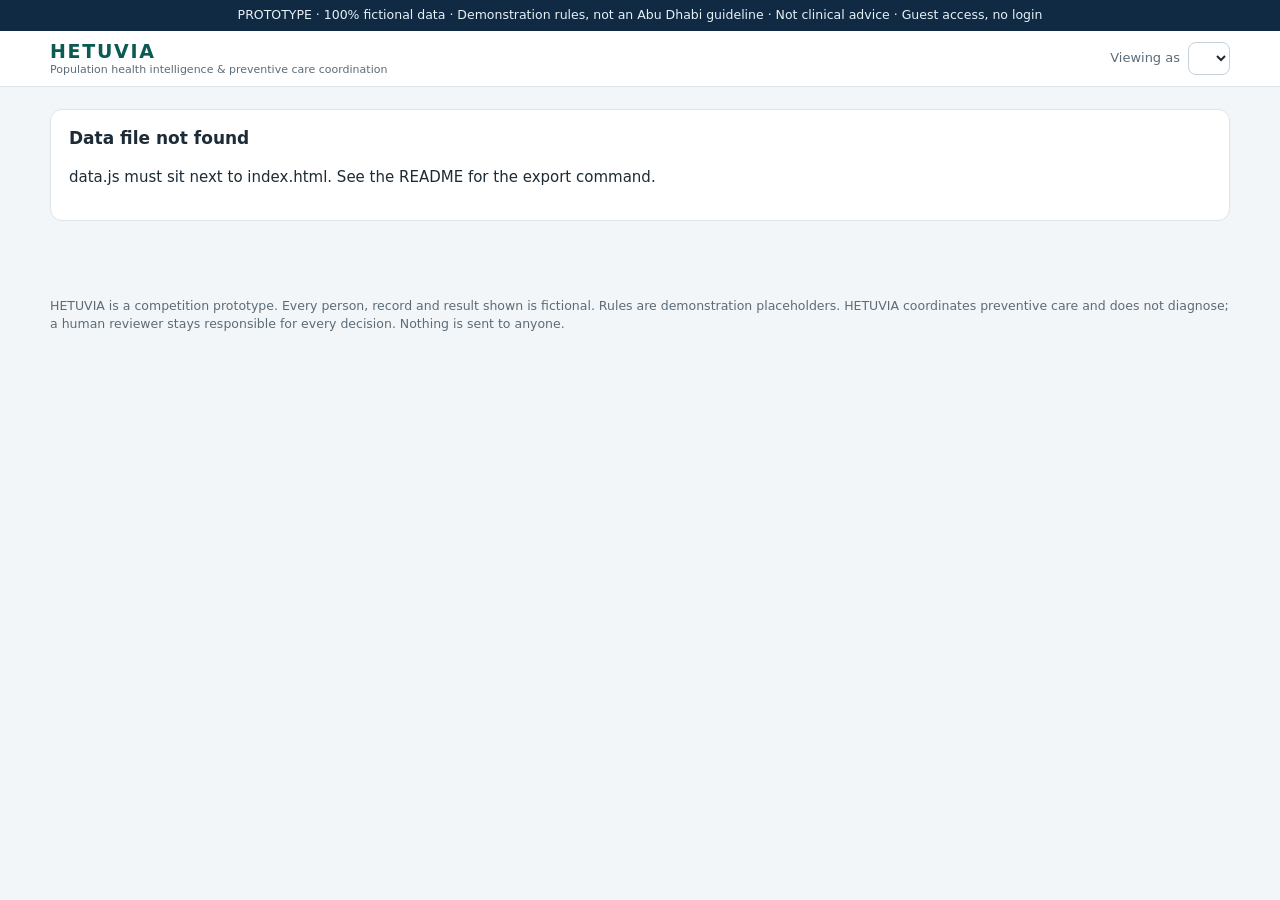
==== docs/index.html @ c352ade4 "some changes by code" ====
<!doctype html>
<html lang="en">
<head>
<meta charset="utf-8">
<meta name="viewport" content="width=device-width, initial-scale=1">
<title>HETUVIA – Preventive care coordination (prototype)</title>
<style>
:root{--bg:#f3f6f8;--card:#fff;--ink:#1c2b36;--muted:#5b6c79;--line:#dde5ea;--teal:#0f766e;--teal-d:#0b5a54;--teal-s:#dff3f0;
--amber:#92400e;--amber-s:#fef3c7;--violet:#5b21b6;--violet-s:#ede9fe;--green:#166534;--green-s:#dcfce7;--red:#b42318;--red-s:#fee4e2;
--blue:#1d4ed8;--blue-s:#dbeafe;--slate:#475569;--slate-s:#e8edf1}
*{box-sizing:border-box}
body{margin:0;font:15px/1.5 system-ui,-apple-system,"Segoe UI",Roboto,sans-serif;background:var(--bg);color:var(--ink)}
a{color:var(--teal-d)}
.banner{background:#102a43;color:#e6f0f7;font-size:12.5px;text-align:center;padding:6px 12px}
header.top{background:#fff;border-bottom:1px solid var(--line);position:sticky;top:0;z-index:5}
.top-in{max-width:1220px;margin:0 auto;display:flex;align-items:center;gap:22px;padding:10px 20px;flex-wrap:wrap}
.brand{font-weight:800;letter-spacing:.09em;color:var(--teal-d);font-size:19px;line-height:1.1}
.brand small{display:block;font-weight:500;letter-spacing:0;color:var(--muted);font-size:11px;margin-top:2px}
nav{display:flex;gap:4px;flex-wrap:wrap;flex:1}
nav a{padding:7px 12px;border-radius:8px;text-decoration:none;color:var(--slate);font-weight:600;font-size:14px}
nav a:hover{background:var(--slate-s)}
nav a.on{background:var(--teal-s);color:var(--teal-d)}
.role{display:flex;align-items:center;gap:8px;font-size:13px;color:var(--muted)}
select,input[type=text],textarea{font:inherit;padding:7px 10px;border:1px solid #c5d1d9;border-radius:8px;background:#fff;color:var(--ink)}
textarea{width:100%;min-height:72px;resize:vertical}
main{max-width:1220px;margin:0 auto;padding:22px 20px 60px}
h1{font-size:24px;margin:0 0 4px}
h2{font-size:17px;margin:0 0 10px}
h3{font-size:15px;margin:14px 0 6px}
.sub{color:var(--muted);margin:0 0 18px}
.card{background:var(--card);border:1px solid var(--line);border-radius:12px;padding:16px 18px;margin-bottom:16px}
.grid{display:grid;gap:16px}
.g2{grid-template-columns:repeat(auto-fit,minmax(340px,1fr))}
.g3{grid-template-columns:repeat(auto-fit,minmax(300px,1fr))}
.kpis{display:grid;gap:12px;grid-template-columns:repeat(auto-fit,minmax(170px,1fr));margin-bottom:16px}
.kpi{background:#fff;border:1px solid var(--line);border-radius:12px;padding:12px 14px}
.kpi b{display:block;font-size:26px;line-height:1.15}
.kpi span{color:var(--muted);font-size:12.5px}
.chip{display:inline-block;padding:2px 9px;border-radius:999px;font-size:12px;font-weight:700;white-space:nowrap}
.chip.amber{background:var(--amber-s);color:var(--amber)}.chip.violet{background:var(--violet-s);color:var(--violet)}
.chip.slate{background:var(--slate-s);color:var(--slate)}.chip.green{background:var(--green-s);color:var(--green)}
.chip.red{background:var(--red-s);color:var(--red)}.chip.blue{background:var(--blue-s);color:var(--blue)}.chip.teal{background:var(--teal-s);color:var(--teal-d)}
table{border-collapse:collapse;width:100%}
th,td{text-align:left;padding:8px 10px;border-bottom:1px solid var(--line);vertical-align:top;font-size:14px}
th{font-size:12px;text-transform:uppercase;letter-spacing:.04em;color:var(--muted);background:#fafcfd}
tr.clickable{cursor:pointer}tr.clickable:hover td{background:#f5fbfa}
table.kv td:first-child{color:var(--muted);width:38%}
table.kv td{border-bottom:1px dashed var(--line);padding:5px 6px}
.filters{display:flex;gap:10px;flex-wrap:wrap;align-items:center;margin-bottom:12px}
.btn{font:inherit;font-weight:700;border:1px solid var(--teal);background:var(--teal);color:#fff;padding:8px 14px;border-radius:9px;cursor:pointer}
.btn:hover{background:var(--teal-d)}
.btn.ghost{background:#fff;color:var(--teal-d)}.btn.ghost:hover{background:var(--teal-s)}
.btn.warn{background:#fff;color:var(--amber);border-color:#d9a441}.btn.danger{background:#fff;color:var(--red);border-color:#e0a09a}
.btn[disabled]{opacity:.45;cursor:not-allowed}
.btn.sm{padding:4px 10px;font-size:13px}
.split{display:grid;grid-template-columns:340px 1fr;gap:16px;align-items:start}
@media(max-width:860px){.split{grid-template-columns:1fr}}
.list{max-height:640px;overflow:auto}
.item{padding:10px 12px;border-bottom:1px solid var(--line);cursor:pointer}
.item:hover{background:#f5fbfa}.item.sel{background:var(--teal-s)}
.item small{color:var(--muted);display:block}
.note{background:#f8fafb;border-left:4px solid var(--teal);padding:9px 12px;border-radius:6px;margin:8px 0;font-size:14px}
.note.warn{border-color:#d9a441;background:#fffaf0}.note.viol{border-color:#8b5cf6;background:#faf7ff}
.muted{color:var(--muted)}.small{font-size:13px}
.bar{display:flex;align-items:center;gap:10px;margin:6px 0;font-size:14px}
.bar .lab{width:150px;color:var(--slate)}
.bar .track{flex:1;background:var(--slate-s);border-radius:6px;height:20px;overflow:hidden}
.bar .fill{height:100%;background:var(--teal);border-radius:6px}
.bar .val{width:48px;text-align:right;font-weight:700}
.steps{display:flex;gap:6px;flex-wrap:wrap;margin:6px 0 14px}
.step{padding:5px 11px;border-radius:999px;background:var(--slate-s);color:var(--slate);font-size:13px;font-weight:700}
.step.done{background:var(--green-s);color:var(--green)}.step.now{background:var(--teal);color:#fff}
.tl{border-left:3px solid var(--line);margin-left:6px;padding-left:14px}
.tl .ev{position:relative;padding:5px 0 8px}
.tl .ev:before{content:"";position:absolute;left:-21px;top:11px;width:10px;height:10px;border-radius:50%;background:#9db3c0}
.tl .ev.miss:before{background:#8b5cf6}
.tl .d{font-weight:700;font-size:13px;color:var(--slate)}
.pager{display:flex;gap:10px;align-items:center;margin-top:10px}
.empty{color:var(--muted);padding:18px;text-align:center}
pre{background:#f6f8fa;border:1px solid var(--line);padding:10px;border-radius:8px;overflow:auto;font-size:12px;max-height:260px}
footer{max-width:1220px;margin:0 auto;padding:0 20px 40px;color:var(--muted);font-size:12.5px}
#toast{position:fixed;bottom:18px;left:50%;transform:translateX(-50%);background:#102a43;color:#fff;padding:10px 16px;border-radius:10px;display:none;z-index:20;max-width:90vw}
#toast.bad{background:var(--red)}
.msg{background:#f3f8ff;border:1px dashed #9dbbe8;border-radius:10px;padding:10px 12px;white-space:pre-wrap;font-size:14px}
label.inline{display:flex;gap:8px;align-items:flex-start;margin:8px 0;font-size:14px}
.slot{display:inline-block;margin:4px 6px 4px 0}
.slot input{margin-right:5px}
</style>
</head>
<body>
<div class="banner">PROTOTYPE &middot; 100% fictional data &middot; Demonstration rules, not an Abu Dhabi guideline &middot; Not clinical advice &middot; Guest access, no login</div>
<header class="top"><div class="top-in">
  <div class="brand">HETUVIA<small>Population health intelligence &amp; preventive care coordination</small></div>
  <nav id="nav"></nav>
  <div class="role"><label for="role">Viewing as</label><select id="role"></select></div>
</div></header>
<main id="app"><div class="card">Loading&hellip;</div></main>
<footer>HETUVIA is a competition prototype. Every person, record and result shown is fictional. Rules are demonstration placeholders. HETUVIA coordinates preventive care and does not diagnose; a human reviewer stays responsible for every decision. Nothing is sent to anyone.</footer>
<div id="toast"></div>
<noscript>This page needs JavaScript.</noscript>
<script src="data.js"></script>
<script>
(function () {
'use strict';
const D = window.HETUVIA_DATA;
const app = document.getElementById('app');
if (!D) { app.innerHTML = '<div class="card"><h2>Data file not found</h2><p>data.js must sit next to index.html. See the README for the export command.</p></div>'; return; }

/* ---------- constants ---------- */
const EVAL = new Date(D.meta.evaluated_on + 'T00:00:00Z');
const MIN_CELL = 5, MIN_DENOM = 10, PAGE = 25;
const PRIORITY = {
  contact_now: { label: 'Contact now', cls: 'amber', rank: 0 },
  review_data_first: { label: 'Review data first', cls: 'violet', rank: 1 },
  routine: { label: 'Routine', cls: 'slate', rank: 2 }
};
const STATUS = {
  pending_review: { label: 'Pending review', cls: 'slate' }, approved: { label: 'Approved', cls: 'green' },
  deferred: { label: 'Deferred', cls: 'amber' }, rejected: { label: 'Rejected', cls: 'red' },
  closed: { label: 'Closed (gap closed)', cls: 'blue' }, completed: { label: 'Completed', cls: 'blue' }
};
const STAGES = ['not_started', 'invited', 'booked', 'attended', 'completed'];
const STAGE_LABEL = { not_started: 'Approved', invited: 'Invited', booked: 'Booked', attended: 'Attended', missed: 'Missed (recall)', completed: 'Completed' };
const STATE_TEXT = {
  present: 'Present', explicitly_absent: 'Explicitly absent (documented)', unknown: 'Unknown \u2014 not recorded',
  not_collected: 'Not collected', not_applicable: 'Not applicable', stale: 'Stale'
};
const OBS_LABEL = { height: 'Height', weight: 'Weight', systolic_blood_pressure: 'Systolic blood pressure' };
const ROLES = {
  guest: { label: 'Guest (all features)', actor: 'Guest user', can: { review: 1, outreach: 1, reset: 1 } },
  reviewer: { label: 'Clinical reviewer', actor: 'Dr Demo Reviewer', can: { review: 1 } },
  coordinator: { label: 'Outreach coordinator', actor: 'Sam Demo Coordinator', can: { outreach: 1 } },
  analyst: { label: 'Population health analyst', actor: 'Analyst Demo', can: {} },
  admin: { label: 'System administrator', actor: 'Admin Demo', can: { reset: 1 } }
};
const NAV = [['overview', 'Overview'], ['queue', 'Work queue'], ['review', 'Recommendation review'], ['outreach', 'Outreach & appointments'], ['insights', 'Community insights'], ['audit', 'Audit log'], ['about', 'About & safeguards']];

/* ---------- helpers ---------- */
const esc = s => String(s == null ? '' : s).replace(/[&<>"']/g, c => ({ '&': '&amp;', '<': '&lt;', '>': '&gt;', '"': '&quot;', "'": '&#39;' }[c]));
const chip = (t, c) => '<span class="chip ' + (c || 'slate') + '">' + esc(t) + '</span>';
const nice = s => { s = String(s || '').replace(/^demo_/, '').replace(/_/g, ' '); return s.charAt(0).toUpperCase() + s.slice(1); };
const short = t => String(t || '').replace(/ \(demonstration\)$/, '');
const stateText = s => STATE_TEXT[s] || nice(s);
function ageOn(dob) {
  if (!dob) return null;
  const y = +dob.slice(0, 4), m = +dob.slice(5, 7), d = +dob.slice(8, 10);
  let a = EVAL.getUTCFullYear() - y;
  const em = EVAL.getUTCMonth() + 1, ed = EVAL.getUTCDate();
  if (em < m || (em === m && ed < d)) a--;
  return a;
}
const kv = rows => '<table class="kv">' + rows.map(r => '<tr><td>' + esc(r[0]) + '</td><td>' + (r[2] ? r[1] : esc(r[1] == null ? '\u2014' : r[1])) + '</td></tr>').join('') + '</table>';
const cell = n => (n > 0 && n < MIN_CELL) ? '<' + MIN_CELL : String(n);
const rate = (n, d) => d < MIN_DENOM ? 'n/a (n<' + MIN_DENOM + ')' : (n > 0 && n < MIN_CELL) ? 'suppressed' : Math.round(100 * n / d) + '%';
const rateNum = (n, d) => (d < MIN_DENOM || (n > 0 && n < MIN_CELL)) ? null : 100 * n / d;
function toast(msg, bad) {
  const t = document.getElementById('toast');
  t.textContent = msg; t.className = bad ? 'bad' : ''; t.style.display = 'block';
  clearTimeout(toast.h); toast.h = setTimeout(() => { t.style.display = 'none'; }, 3200);
}

/* ---------- data ---------- */
const PEOPLE = D.people, BY_ID = {}, RECS = [], REC = {};
PEOPLE.forEach(p => {
  BY_ID[p.id] = p; p.age = ageOn(p.dob);
  p.recs.forEach(r => { r.pid = p.id; RECS.push(r); REC[r.id] = r; });
});
const AREAS = Array.from(new Set(PEOPLE.map(p => p.area))).sort();
const LANGS = Array.from(new Set(PEOPLE.map(p => p.language || 'unknown'))).sort();

/* ---------- state (kept in this browser only) ---------- */
const KEY = 'hetuvia-demo-state-v3';
const blank = () => ({ sig: D.meta.generated_at, role: 'guest', decisions: {}, outreach: {}, audit: [] });
let S;
try { S = JSON.parse(localStorage.getItem(KEY)); } catch (e) { S = null; }
if (!S || S.sig !== D.meta.generated_at || !ROLES[S.role]) S = blank();
const save = () => { try { localStorage.setItem(KEY, JSON.stringify(S)); } catch (e) { /* storage may be blocked; the demo still works */ } };
const F = { area: 'all', q: '', priority: 'all', kind: 'all', status: 'all', page: 0, rpriority: 'all', reviewSel: null, outSel: null };

const can = a => !!ROLES[S.role].can[a];
const whoNow = () => ({ actor: ROLES[S.role].actor, role: ROLES[S.role].label });
function logAudit(w, action, r, detail) {
  S.audit.push({ t: new Date().toISOString(), actor: w.actor, role: w.role, action: action, rec: r ? r.id : null, pid: r ? r.pid : null, detail: detail || '' });
}
function recStatus(r) {
  const o = S.outreach[r.id];
  if (o && o.completedAt) return 'completed';
  const d = S.decisions[r.id];
  return d ? d.status : r.status;
}
const isOpen = r => { const s = recStatus(r); return s === 'pending_review' || s === 'approved' || s === 'deferred'; };
function stageOf(r) {
  const o = S.outreach[r.id];
  if (!o) return 'not_started';
  if (o.completedAt) return 'completed';
  if (o.attendance === 'attended') return 'attended';
  if (o.attendance === 'missed') return 'missed';
  if (o.booking) return 'booked';
  if (o.invitedAt) return 'invited';
  return 'not_started';
}
const topPriority = list => list.reduce((best, r) => (!best || PRIORITY[r.priority].rank < PRIORITY[best].rank) ? r.priority : best, null);

/* ---------- workflow actions (each returns an error string or null) ---------- */
function doDecision(r, decision, note, w) {
  const st = recStatus(r);
  if (st !== 'pending_review' && st !== 'deferred') return 'This recommendation is ' + STATUS[st].label.toLowerCase() + ' and cannot be reviewed.';
  note = (note || '').trim();
  if ((decision === 'defer' || decision === 'reject') && !note) return 'A note is required to defer or reject.';
  S.decisions[r.id] = { status: { approve: 'approved', defer: 'deferred', reject: 'rejected' }[decision], reviewer: w.actor, note: note, at: new Date().toISOString() };
  logAudit(w, 'recommendation_' + decision, r, note ? 'Note: ' + note : '');
  save(); return null;
}
function doInvite(r, channel, consent, w) {
  if (recStatus(r) !== 'approved') return 'Only approved recommendations can be followed up.';
  if (stageOf(r) !== 'not_started') return 'An invitation already exists.';
  if (!consent) return 'Confirm the consent and contact-preference check first.';
  const now = new Date().toISOString(), p = BY_ID[r.pid];
  S.outreach[r.id] = { channel: channel, language: p.language || null, consentAt: now, invitedAt: now,
    events: [{ t: now, type: 'Invitation (simulated)', detail: channel + ' - nothing was sent' }] };
  logAudit(w, 'invitation_simulated', r, channel); save(); return null;
}
function doBook(r, slot, w) {
  const st = stageOf(r), o = S.outreach[r.id];
  if (st !== 'invited' && st !== 'missed') return 'Send an invitation first.';
  if (!slot) return 'Choose a slot.';
  const now = new Date().toISOString();
  o.booking = { slot: slot }; o.bookedAt = o.bookedAt || now; o.attendance = null;
  o.events.push({ t: now, type: 'Appointment booked (simulated)', detail: slot });
  logAudit(w, 'appointment_booked', r, slot); save(); return null;
}
function doAttendance(r, result, w) {
  const o = S.outreach[r.id];
  if (stageOf(r) !== 'booked') return 'Book an appointment first.';
  const now = new Date().toISOString();
  if (result === 'attended') {
    o.attendance = 'attended'; o.attendedAt = now;
    o.events.push({ t: now, type: 'Attended', detail: o.booking.slot });
  } else {
    o.attendance = 'missed'; o.missedCount = (o.missedCount || 0) + 1;
    o.events.push({ t: now, type: 'Missed - recall started', detail: o.booking.slot });
    o.booking = null;
  }
  logAudit(w, 'attendance_' + result, r, ''); save(); return null;
}
function doComplete(r, w) {
  const o = S.outreach[r.id];
  if (stageOf(r) !== 'attended') return 'The person must attend first.';
  const now = new Date().toISOString();
  o.completedAt = now; o.events.push({ t: now, type: 'Service completed and recorded', detail: 'Gap closed' });
  logAudit(w, 'service_completed', r, 'Recommendation closed by completion'); save(); return null;
}
function runScenario() {
  S = blank(); save();
  const w = { actor: 'Demo script', role: 'Scripted demo' };
  const by = (a, b) => a.pid < b.pid ? -1 : a.pid > b.pid ? 1 : 0;
  const service = RECS.filter(r => r.kind === 'service' && r.priority === 'contact_now').sort(by);
  const info = RECS.filter(r => r.kind === 'information').sort(by);
  const slots = makeSlots();
  service.slice(0, 40).forEach((r, i) => {
    doDecision(r, 'approve', '', w);
    if (i < 32) doInvite(r, i % 3 === 0 ? 'Phone call' : 'SMS', true, w);
    if (i < 26) doBook(r, slots[i % slots.length].value, w);
    if (i < 22) {
      if (i % 6 === 5) { doAttendance(r, 'missed', w); if (i % 12 === 5) doBook(r, slots[(i + 2) % slots.length].value, w); }
      else doAttendance(r, 'attended', w);
    }
    if (i < 16 && S.outreach[r.id] && S.outreach[r.id].attendance === 'attended') doComplete(r, w);
  });
  service.slice(40, 46).forEach((r, i) => { if (i < 3) doDecision(r, 'defer', 'Waiting for the family to confirm availability.', w); else if (i < 5) doDecision(r, 'reject', 'Duplicate of an existing booking.', w); else doDecision(r, 'approve', '', w); });
  info.slice(0, 12).forEach(r => doDecision(r, 'approve', '', w));
  save();
}
function makeSlots() {
  const out = [], times = ['09:00', '11:30', '14:00'];
  const d = new Date(EVAL.getTime() + 7 * 86400000);
  while (out.length < 9) {
    const wd = d.getUTCDay();
    if (wd !== 0 && wd !== 6) { // simulated clinic works Monday to Friday
      times.forEach(t => { if (out.length < 9) { const iso = d.toISOString().slice(0, 10); out.push({ value: iso + ' ' + t, label: d.toUTCString().slice(0, 11) + ' ' + t }); } });
    }
    d.setUTCDate(d.getUTCDate() + 1);
  }
  return out;
}

/* ---------- views ---------- */
function funnel(recs) {
  const f = { total: recs.length, approved: 0, invited: 0, booked: 0, attended: 0, completed: 0 };
  recs.forEach(r => {
    const st = recStatus(r), o = S.outreach[r.id] || {};
    if (st === 'approved' || st === 'completed') f.approved++;
    if (o.invitedAt) f.invited++; if (o.bookedAt) f.booked++; if (o.attendedAt) f.attended++; if (o.completedAt) f.completed++;
  });
  return f;
}
const bars = (items, max) => items.map(i => '<div class="bar"><div class="lab">' + esc(i[0]) + '</div><div class="track"><div class="fill" style="width:' + (max ? Math.max(i[1] ? 2 : 0, Math.round(100 * i[1] / max)) : 0) + '%"></div></div><div class="val">' + i[1] + '</div></div>').join('');

function viewOverview() {
  const ppl = PEOPLE.filter(p => F.area === 'all' || p.area === F.area);
  const recs = []; ppl.forEach(p => p.recs.forEach(r => recs.push(r)));
  const cnt = { pending_review: 0, approved: 0, deferred: 0, rejected: 0, closed: 0, completed: 0 };
  recs.forEach(r => { cnt[recStatus(r)]++; });
  const careP = new Set(), infoP = new Set(); let overdue = 0, due = 0;
  recs.forEach(r => {
    if (!isOpen(r)) return;
    if (r.kind === 'service') { careP.add(r.pid); if (r.priority === 'contact_now') overdue++; else due++; } else infoP.add(r.pid);
  });
  const pri = { contact_now: 0, review_data_first: 0, routine: 0 };
  recs.forEach(r => { if (isOpen(r)) pri[r.priority]++; });
  const f = funnel(recs);
  const dqTotal = ppl.reduce((n, p) => n + p.dq.length, 0);
  return `<h1>Overview</h1>
  <p class="sub">One population, three kinds of finding that are never blended into a single score. Everything below updates as you work the workflow.</p>
  <div class="filters"><label>Area <select data-filter="area"><option value="all">All areas</option>${AREAS.map(a => '<option' + (F.area === a ? ' selected' : '') + '>' + a + '</option>').join('')}</select></label>
  <span class="muted small">Evaluation date of the stored findings: ${esc(D.meta.evaluated_on)}</span></div>
  <div class="kpis">
    <div class="kpi"><b>${ppl.length}</b><span>People in view</span></div>
    <div class="kpi"><b>${careP.size}</b><span>People with an open care gap</span></div>
    <div class="kpi"><b>${infoP.size}</b><span>People with an information gap to resolve</span></div>
    <div class="kpi"><b>${cnt.pending_review + cnt.deferred}</b><span>Recommendations awaiting review</span></div>
    <div class="kpi"><b>${f.completed}</b><span>Services completed (simulated)</span></div>
  </div>
  <div class="grid g3">
    <div class="card"><h2>1. Health risk ${chip('Not assessed', 'slate')}</h2>
      <p>No validated risk model is active, so HETUVIA labels nobody &ldquo;elevated&rdquo; or &ldquo;not elevated&rdquo;. ${ppl.length} of ${ppl.length} people are shown as <b>not assessed</b>.</p>
      <p class="muted small">A model trained on fictional labels would only measure the generator, not health. See About &amp; safeguards.</p></div>
    <div class="card"><h2>2. Care gaps ${chip(careP.size + ' people', 'amber')}</h2>
      <p>A service looks overdue or due under a configured rule: <b>${overdue}</b> overdue, <b>${due}</b> due.</p>
      <p class="muted small">Rules are demonstration placeholders, not an Abu Dhabi guideline.</p></div>
    <div class="card"><h2>3. Information gaps ${chip(infoP.size + ' people', 'violet')}</h2>
      <p>Records too incomplete to judge, for example a missing date of birth or an unknown family history. Missing is never treated as &ldquo;no&rdquo;. ${dqTotal} data-quality findings in total.</p></div>
  </div>
  <div class="grid g2">
    <div class="card"><h2>Open recommendations by outreach priority</h2>
      ${bars([['Contact now', pri.contact_now], ['Review data first', pri.review_data_first], ['Routine', pri.routine]], Math.max(1, pri.contact_now, pri.review_data_first, pri.routine))}
      <p class="muted small">Priority is the order for coordination, not clinical urgency.</p></div>
    <div class="card"><h2>From recommendation to completed care</h2>
      ${bars([['Recommended', f.total], ['Approved by a reviewer', f.approved], ['Invited (simulated)', f.invited], ['Booked', f.booked], ['Attended', f.attended], ['Completed', f.completed]], Math.max(1, f.total))}</div>
  </div>
  <div class="card"><h2>Try the workflow</h2>
    <p>Open the <a href="#/review">Recommendation review</a> screen to approve a proposal, then <a href="#/outreach">Outreach &amp; appointments</a> to invite, book, mark attendance and complete. Numbers on this page change as you go. For a quick populated demo:</p>
    <button class="btn ghost" data-act="scenario">Load scripted demo scenario</button>
    <button class="btn ghost" data-act="reset" ${can('reset') ? '' : 'disabled'}>Reset demo</button>
    <span class="muted small"> The scenario is clearly labelled &ldquo;Demo script&rdquo; in the audit log.</span></div>`;
}

function queueRows() {
  const rows = [];
  PEOPLE.forEach(p => {
    if (!p.recs.length) return;
    if (F.area !== 'all' && p.area !== F.area) return;
    if (F.q && p.id.toLowerCase().indexOf(F.q.toLowerCase()) < 0) return;
    const recs = p.recs.filter(r => (F.priority === 'all' || r.priority === F.priority) && (F.kind === 'all' || r.kind === F.kind) && (F.status === 'all' || recStatus(r) === F.status));
    if (!recs.length) return;
    const open = recs.filter(isOpen);
    const cat = open.length ? topPriority(open) : null;
    rows.push({ p: p, recs: recs, cat: cat, rank: cat ? PRIORITY[cat].rank : 9 });
  });
  rows.sort((a, b) => a.rank - b.rank || (a.p.id < b.p.id ? -1 : 1));
  return rows;
}
function drawQueue() {
  const box = document.getElementById('qtable'); if (!box) return;
  const rows = queueRows(), pages = Math.max(1, Math.ceil(rows.length / PAGE));
  if (F.page >= pages) F.page = pages - 1;
  const slice = rows.slice(F.page * PAGE, F.page * PAGE + PAGE);
  box.innerHTML = rows.length ? `<table><thead><tr><th>Person</th><th>Age</th><th>Area</th><th>Queue category</th><th>Recommendations</th></tr></thead><tbody>${slice.map(r =>
    `<tr class="clickable" data-act="open-person" data-id="${esc(r.p.id)}"><td><b>${esc(r.p.id)}</b></td><td>${r.p.age == null ? chip('Unknown', 'violet') : r.p.age}</td><td>${esc(r.p.area)}</td>
    <td>${r.cat ? chip(PRIORITY[r.cat].label, PRIORITY[r.cat].cls) : chip('No open item', 'slate')}</td>
    <td>${r.recs.map(x => chip(short(x.pathway_title) + ' \u00b7 ' + STATUS[recStatus(x)].label, STATUS[recStatus(x)].cls)).join(' ')}</td></tr>`).join('')}</tbody></table>
    <div class="pager"><button class="btn ghost sm" data-act="page" data-page="${F.page - 1}" ${F.page === 0 ? 'disabled' : ''}>Previous</button><span class="muted small">Page ${F.page + 1} of ${pages} &middot; ${rows.length} people</span><button class="btn ghost sm" data-act="page" data-page="${F.page + 1}" ${F.page >= pages - 1 ? 'disabled' : ''}>Next</button></div>`
    : '<div class="empty">No people match these filters.</div>';
}
function viewQueue() {
  const opt = (key, items) => items.map(i => `<option value="${i[0]}"${F[key] === i[0] ? ' selected' : ''}>${esc(i[1])}</option>`).join('');
  return `<h1>Work queue</h1><p class="sub">People grouped by the reason they need attention. ${PEOPLE.filter(p => p.recs.length).length} of ${PEOPLE.length} people have at least one recommendation; the rest are up to date or not eligible.</p>
  <div class="card"><div class="filters">
    <input type="text" placeholder="Search person ID" value="${esc(F.q)}" data-filter="q" aria-label="Search person ID">
    <select data-filter="priority">${opt('priority', [['all', 'Any priority'], ['contact_now', 'Contact now'], ['review_data_first', 'Review data first'], ['routine', 'Routine']])}</select>
    <select data-filter="kind">${opt('kind', [['all', 'Any reason'], ['service', 'Care gap'], ['information', 'Information gap']])}</select>
    <select data-filter="status">${opt('status', [['all', 'Any status'], ['pending_review', 'Pending review'], ['approved', 'Approved'], ['deferred', 'Deferred'], ['rejected', 'Rejected'], ['completed', 'Completed']])}</select>
    <select data-filter="area"><option value="all">All areas</option>${AREAS.map(a => '<option' + (F.area === a ? ' selected' : '') + '>' + a + '</option>').join('')}</select>
  </div><div id="qtable"></div></div>`;
}

function gapBlock(g) {
  const e = g.evidence || {};
  const col = g.outcome === 'overdue' ? 'amber' : g.outcome === 'due' ? 'blue' : g.outcome === 'not_assessable' ? 'violet' : 'slate';
  return `<div class="note ${g.outcome === 'not_assessable' ? 'viol' : 'warn'}"><b>${esc(g.rule_id)} v${esc(g.rule_version)}</b> ${chip(nice(g.outcome), col)}<br>${esc(g.message)}
  ${kv([['Age at evaluation', g.age == null ? 'unknown' : g.age], ['Last completed', g.last || 'never recorded'], ['Next due', g.due || 'not computed'], ['Completed without a date', e.undated_completed_count == null ? 0 : e.undated_completed_count], ['Why not assessed', e.reason || null], ['Rule status', e.rule_status || 'demonstration']])}
  <div class="muted small">${esc(e.rule_source || '')}</div></div>`;
}
function viewPerson(id) {
  const p = BY_ID[id];
  if (!p) return '<div class="card"><h2>Person not found</h2><a href="#/queue">Back to the work queue</a></div>';
  const dqBy = {}; p.dq.forEach(d => { (dqBy[d.subject_id] = dqBy[d.subject_id] || []).push(d); });
  const careGaps = p.gaps.filter(g => g.outcome === 'overdue' || g.outcome === 'due');
  const infoGaps = p.gaps.filter(g => g.outcome === 'not_assessable');
  const ev = [];
  p.encounters.forEach(e => ev.push({ d: e.date, k: 'Encounter', t: nice(e.type) + ' \u2014 ' + nice(e.status), miss: false, f: dqBy[e.id] || [] }));
  p.observations.forEach(o => ev.push({ d: o.date, k: 'Measurement', t: (OBS_LABEL[o.type] || nice(o.type)) + ': ' + (o.state === 'present' ? o.value + ' ' + o.unit : stateText(o.state)), miss: o.state !== 'present', f: dqBy[o.id] || [] }));
  p.screenings.forEach(s => ev.push({ d: s.completed || s.due || '', k: 'Screening', t: nice(s.type) + ' \u2014 ' + nice(s.status) + (s.completed ? ' on ' + s.completed : s.status === 'completed' ? ' (completion date missing)' : s.due ? ' (due ' + s.due + ')' : ' (no due date)'), miss: (s.status === 'completed' && !s.completed) || !s.due, f: dqBy[s.id] || [] }));
  ev.sort((a, b) => (b.d || '').localeCompare(a.d || ''));
  const hist = S.audit.filter(a => a.pid === p.id).slice().reverse();
  return `<p><a href="#/queue">&larr; Work queue</a></p>
  <h1>Person ${esc(p.id)}</h1>
  <p class="sub">${p.age == null ? chip('Age unknown', 'violet') : 'Age ' + p.age} &middot; ${esc(p.sex || 'sex not recorded')} &middot; area ${esc(p.area)} &middot; language ${p.language ? esc(p.language) : chip('unknown', 'violet')} &middot; status ${esc(p.status)}</p>
  <div class="grid g3">
    <div class="card"><h2>Health risk ${chip('Not assessed', 'slate')}</h2><p class="small">No validated risk model is active. HETUVIA never labels a person &ldquo;elevated&rdquo; without one.</p></div>
    <div class="card"><h2>Care gap ${careGaps.length ? chip(careGaps.length + ' open', 'amber') : chip('None stored', 'green')}</h2>
      ${careGaps.length ? careGaps.map(gapBlock).join('') : '<p class="small">For every rule in effect this person is up to date or not eligible.</p>'}</div>
    <div class="card"><h2>Information gap ${(infoGaps.length || p.dq.length) ? chip((infoGaps.length + p.dq.length) + ' findings', 'violet') : chip('None', 'green')}</h2>
      ${infoGaps.map(gapBlock).join('')}
      ${p.dq.length ? '<table><tbody>' + p.dq.map(d => `<tr><td>${chip(d.rule, d.severity === 'error' ? 'red' : d.severity === 'warning' ? 'amber' : 'slate')}</td><td><b>${esc(nice(d.field))}</b>: ${esc(d.state ? stateText(d.state) : 'conflict')}<div class="muted small">${esc(d.message)}</div></td></tr>`).join('') + '</tbody></table>' : '<p class="small">No data-quality findings.</p>'}</div>
  </div>
  <div class="card"><h2>Proposed next steps</h2>${p.recs.length ? p.recs.map(r => {
    const st = recStatus(r), stg = stageOf(r);
    return `<div class="note ${r.kind === 'information' ? 'viol' : 'warn'}"><b>${esc(short(r.pathway_title))}</b> ${chip(PRIORITY[r.priority].label, PRIORITY[r.priority].cls)} ${chip(STATUS[st].label, STATUS[st].cls)} ${st === 'approved' || st === 'completed' ? chip('Outreach: ' + STAGE_LABEL[stg], 'teal') : ''}
    <ul>${r.reasons.map(x => '<li>' + esc(x) + '</li>').join('')}</ul>
    <div class="small muted">${esc(r.uncertainty)}</div>
    <p><button class="btn ghost sm" data-act="goto-review" data-rec="${r.id}">${st === 'pending_review' || st === 'deferred' ? 'Review this recommendation' : 'View in review'}</button>
    ${st === 'approved' || st === 'completed' ? `<button class="btn ghost sm" data-act="goto-outreach" data-rec="${r.id}">Open outreach</button>` : ''}</p></div>`;
  }).join('') : '<p class="muted">Nothing to recommend: no stored care gap or blocking information gap.</p>'}</div>
  <div class="grid g2">
    <div class="card"><h2>Profile fields</h2>${kv([['Date of birth', p.dob ? p.dob : stateText('unknown')], ['Preferred language', p.language ? p.language : stateText('unknown')], ['Area', p.area], ['Family history', stateText(p.family_history)], ['Encounters on file', p.encounters.length]])}
      <h3>Recorded conditions and family history</h3>${p.conditions.length ? '<table><tbody>' + p.conditions.map(c => `<tr><td>${chip(c.context === 'family_history' ? 'Family' : 'Personal', 'slate')}</td><td>${esc(c.label)} <span class="muted small">(${esc(c.code)})</span></td></tr>`).join('') + '</tbody></table><p class="muted small">Condition codes are demonstration placeholders.</p>' : '<p class="muted small">No conditions recorded. For family history, &ldquo;nothing recorded&rdquo; is shown as the stored state above, never as &ldquo;none&rdquo;.</p>'}</div>
    <div class="card"><h2>Review and outreach history</h2>${hist.length ? '<table><tbody>' + hist.map(a => `<tr><td class="small">${esc(a.t.slice(0, 16).replace('T', ' '))}</td><td><b>${esc(nice(a.action))}</b><div class="muted small">${esc(a.actor)} (${esc(a.role)}) ${esc(a.detail)}</div></td></tr>`).join('') + '</tbody></table>' : '<p class="muted small">No actions recorded for this person yet.</p>'}</div>
  </div>
  <div class="card"><h2>Timeline</h2><p class="muted small">Purple dots mark missing or unreliable information. Provenance in the full system: every row carries its source system, record ID and import time.</p>
    <div class="tl">${ev.length ? ev.map(e => `<div class="ev${e.miss || e.f.length ? ' miss' : ''}"><div class="d">${esc(e.d || 'undated')} &middot; ${esc(e.k)}</div><div>${esc(e.t)} ${e.f.map(x => chip(x.rule, 'violet')).join(' ')}</div></div>`).join('') : '<div class="empty">No events on file.</div>'}</div></div>`;
}

function evidenceHtml(r) {
  const e = r.evidence || {};
  if (r.kind === 'service') return kv([['Rule', r.rule_id + ' v' + r.rule_version], ['Outcome', nice(e.outcome)], ['Age at evaluation', e.age_years], ['Last completed', e.last_completed_on || 'never recorded'], ['Next due', e.due_date], ['Finding', e.message]]);
  const care = (e.care_gap_findings || []).map(c => '<li><b>' + esc(c.rule_id) + '</b>: ' + esc(c.message) + '</li>').join('');
  const dq = (e.data_quality_findings || []).map(d => '<li><b>' + esc(d.rule_code) + ' ' + esc(nice(d.field_name)) + '</b> (' + esc(d.field_state ? stateText(d.field_state) : 'conflict') + '): ' + esc(d.message) + '</li>').join('');
  return '<ul>' + care + dq + '</ul>';
}
function viewReview() {
  const all = RECS.filter(r => { const s = recStatus(r); return s === 'pending_review' || s === 'deferred'; });
  const list = all.filter(r => F.rpriority === 'all' || r.priority === F.rpriority)
    .sort((a, b) => PRIORITY[a.priority].rank - PRIORITY[b.priority].rank || (a.pid < b.pid ? -1 : 1));
  let sel = F.reviewSel && REC[F.reviewSel] ? REC[F.reviewSel] : null;
  if (!sel || (F.reviewSel && list.indexOf(sel) < 0)) sel = list[0] || null;
  if (sel) F.reviewSel = sel.id;
  const tab = (k, l) => `<button class="btn ${F.rpriority === k ? '' : 'ghost'} sm" data-act="rtab" data-k="${k}">${l}</button>`;
  const left = `<div class="card"><div class="filters">${tab('all', 'All (' + all.length + ')')}${tab('contact_now', 'Contact now')}${tab('review_data_first', 'Data first')}${tab('routine', 'Routine')}</div>
    <div class="list">${list.slice(0, 60).map(r => `<div class="item${sel && sel.id === r.id ? ' sel' : ''}" data-act="select-review" data-rec="${r.id}"><b>${esc(r.pid)}</b> ${chip(PRIORITY[r.priority].label, PRIORITY[r.priority].cls)}<small>${esc(short(r.pathway_title))}${recStatus(r) === 'deferred' ? ' \u00b7 deferred' : ''}</small></div>`).join('') || '<div class="empty">Nothing is waiting for review.</div>'}${list.length > 60 ? '<div class="empty small">Showing 60 of ' + list.length + '</div>' : ''}</div></div>`;
  let right;
  if (!sel) right = '<div class="card empty">All recommendations have been reviewed. Open <a href="#/outreach">Outreach &amp; appointments</a> to act on the approved ones.</div>';
  else {
    const dis = can('review') ? '' : 'disabled';
    const past = S.audit.filter(a => a.rec === sel.id).reverse();
    right = `<div class="card"><h2>${esc(short(sel.pathway_title))}</h2>
      <p>Person <a href="#/person/${esc(sel.pid)}"><b>${esc(sel.pid)}</b></a> ${chip(PRIORITY[sel.priority].label, PRIORITY[sel.priority].cls)} ${chip(STATUS[recStatus(sel)].label, STATUS[recStatus(sel)].cls)}</p>
      <h3>Why this person is proposed</h3><ul>${sel.reasons.map(x => '<li>' + esc(x) + '</li>').join('')}</ul>
      <h3>Triggering facts and rule</h3>${evidenceHtml(sel)}
      <div class="note viol"><b>Uncertainty.</b> ${esc(sel.uncertainty)}</div>
      <div class="note"><b>Why a human must review.</b> ${esc(sel.review_required)}</div>
      <h3>Your decision</h3>
      ${can('review') ? '' : '<div class="note warn">The current role (' + esc(ROLES[S.role].label) + ') cannot review. Switch &ldquo;Viewing as&rdquo; to Clinical reviewer or Guest.</div>'}
      <textarea id="note" placeholder="Reviewer note (required to defer or reject)" ${dis}></textarea>
      <p><button class="btn" data-act="decide" data-d="approve" ${dis}>Approve</button> <button class="btn warn" data-act="decide" data-d="defer" ${dis}>Defer</button> <button class="btn danger" data-act="decide" data-d="reject" ${dis}>Reject</button></p>
      ${past.length ? '<h3>Earlier decisions</h3>' + past.map(a => '<div class="small">' + esc(a.t.slice(0, 16).replace('T', ' ')) + ' &middot; ' + esc(nice(a.action)) + ' by ' + esc(a.actor) + ' ' + esc(a.detail) + '</div>').join('') : ''}</div>`;
  }
  return `<h1>Recommendation review</h1><p class="sub">Every proposal needs a human decision. Approve, defer or reject, with a note. Nothing reaches outreach until it is approved, and every decision is written to the audit log.</p><div class="split">${left}${right}</div>`;
}

function messageText(r, p) {
  const what = r.kind === 'service' ? 'your ' + short(r.pathway_title).toLowerCase() : 'a quick check of the details we hold for you (such as date of birth or family history)';
  return 'Hello, this is the HETUVIA demonstration health team.\nOur records suggest you may be due for ' + what + '. If you would like to arrange it, please reply or call the clinic and we will find a time that suits you.\nYou are free to decline, or to ask us not to contact you again.\nReference: ' + p.id + '\n[DEMO: nothing is sent]';
}
function viewOutreach() {
  const list = RECS.filter(r => recStatus(r) === 'approved').sort((a, b) => a.pid < b.pid ? -1 : 1);
  const doneCount = RECS.filter(r => recStatus(r) === 'completed').length;
  let sel = F.outSel && REC[F.outSel] && recStatus(REC[F.outSel]) !== 'pending_review' ? REC[F.outSel] : null;
  if (!sel) sel = list[0] || null;
  if (sel) F.outSel = sel.id;
  const left = `<div class="card"><h2>Approved (${list.length})</h2><div class="list">${list.slice(0, 80).map(r => `<div class="item${sel && sel.id === r.id ? ' sel' : ''}" data-act="select-outreach" data-rec="${r.id}"><b>${esc(r.pid)}</b> ${chip(STAGE_LABEL[stageOf(r)], 'teal')}<small>${esc(short(r.pathway_title))}</small></div>`).join('') || '<div class="empty">Approve something in Recommendation review first.</div>'}</div><p class="muted small">${doneCount} completed so far (closed).</p></div>`;
  let right;
  if (!sel) right = '<div class="card empty">Nothing approved yet.</div>';
  else {
    const p = BY_ID[sel.pid], st = stageOf(sel), o = S.outreach[sel.id] || {}, dis = can('outreach') ? '' : 'disabled';
    const steps = ['not_started', 'invited', 'booked', 'attended', 'completed'];
    const cur = st === 'missed' ? 1 : steps.indexOf(st);
    const stepper = '<div class="steps">' + steps.map((s, i) => `<span class="step ${i < cur ? 'done' : i === cur ? 'now' : ''}">${STAGE_LABEL[s]}</span>`).join('') + (st === 'missed' ? '<span class="step now">Recall: rebook</span>' : '') + '</div>';
    const langWarn = !p.language ? '<div class="note viol">Preferred language is not recorded. In a real deployment the message would be held until it is.</div>' : (p.language !== 'en' ? '<div class="note warn">Preferred language: ' + esc(p.language) + '. Only an English demonstration template exists; a real service would send an approved translation.</div>' : '');
    let action = '';
    if (st === 'not_started') {
      action = `${langWarn}<h3>Message preview</h3><div class="msg">${esc(messageText(sel, p))}</div>
      <label class="inline"><input type="checkbox" id="consent" ${dis}> <span>I checked this person's consent and contact preference. (This dataset holds neither, so the check is recorded by a human.)</span></label>
      <p><select id="channel" ${dis}><option>SMS</option><option>Phone call</option><option>Patient portal</option></select> <button class="btn" data-act="invite" ${dis}>Simulate invitation</button></p>`;
    } else if (st === 'invited' || st === 'missed') {
      const slots = makeSlots();
      action = `<h3>${st === 'missed' ? 'Recall: choose a new slot' : 'Choose an appointment slot (simulated)'}</h3><p>${slots.map((s, i) => `<label class="slot"><input type="radio" name="slot" value="${s.value}" ${i === 0 ? 'checked' : ''} ${dis}>${esc(s.label)}</label>`).join('')}</p><button class="btn" data-act="book" ${dis}>Book appointment</button>`;
    } else if (st === 'booked') {
      action = `<h3>Appointment</h3><p>${esc(o.booking.slot)} (simulated)</p><button class="btn" data-act="attend" data-r="attended" ${dis}>Mark attended</button> <button class="btn warn" data-act="attend" data-r="missed" ${dis}>Mark missed (start recall)</button>`;
    } else if (st === 'attended') {
      action = `<h3>Service delivered</h3><p>Record the completed service. This closes the gap and updates every dashboard.</p><button class="btn" data-act="complete" ${dis}>Record service as completed</button>`;
    } else {
      action = '<div class="note">Completed. The care gap is closed and this person leaves the open work queue.</div>';
    }
    right = `<div class="card"><h2>${esc(short(sel.pathway_title))}</h2><p>Person <a href="#/person/${esc(p.id)}"><b>${esc(p.id)}</b></a> &middot; reviewer ${esc((S.decisions[sel.id] || {}).reviewer || 'n/a')}</p>
      ${can('outreach') ? '' : '<div class="note warn">The current role (' + esc(ROLES[S.role].label) + ') cannot act on outreach. Switch &ldquo;Viewing as&rdquo; to Outreach coordinator or Guest.</div>'}
      ${stepper}${action}
      ${(o.events && o.events.length) ? '<h3>Event history</h3>' + o.events.map(e => '<div class="small">' + esc(e.t.slice(0, 16).replace('T', ' ')) + ' &middot; <b>' + esc(e.type) + '</b> ' + esc(e.detail) + '</div>').join('') : ''}</div>`;
  }
  return `<h1>Outreach &amp; appointments</h1><p class="sub">Only approved recommendations appear here. Invitations, bookings and attendance are simulated: no message is ever sent.</p><div class="split">${left}${right}</div>`;
}

function groupStats(ppl) {
  const g = { n: ppl.length, care: 0, info: 0, approved: 0, invited: 0, completed: 0 };
  ppl.forEach(p => {
    if (p.recs.some(r => r.kind === 'service')) g.care++;
    if (p.recs.some(r => r.kind === 'information')) g.info++;
    p.recs.forEach(r => { const s = recStatus(r), o = S.outreach[r.id] || {}; if (s === 'approved' || s === 'completed') g.approved++; if (o.invitedAt) g.invited++; if (o.completedAt) g.completed++; });
  });
  return g;
}
function viewInsights() {
  const overall = groupStats(PEOPLE), ovCov = rateNum(overall.invited, overall.approved);
  const mk = (title, items) => {
    const rows = items.map(it => {
      const g = groupStats(it.ppl), cov = rateNum(g.invited, g.approved);
      const low = (cov != null && ovCov != null && cov < ovCov - 15) ? ' ' + chip('lower than overall', 'amber') : '';
      return `<tr><td><b>${esc(it.label)}</b></td><td>${cell(g.n)}</td><td>${rate(g.care, g.n)}</td><td>${rate(g.info, g.n)}</td><td>${cell(g.approved)}</td><td>${cell(g.invited)}</td><td>${rate(g.invited, g.approved)}${low}</td><td>${cell(g.completed)}</td><td>${rate(g.completed, g.approved)}</td></tr>`;
    }).join('');
    return `<div class="card"><h2>${title}</h2><table><thead><tr><th>Group</th><th>People</th><th>Care-gap rate</th><th>Info-gap rate</th><th>Approved</th><th>Invited</th><th>Invitation coverage</th><th>Completed</th><th>Completion rate</th></tr></thead><tbody>${rows}
      <tr><td><b>All people</b></td><td>${overall.n}</td><td>${rate(overall.care, overall.n)}</td><td>${rate(overall.info, overall.n)}</td><td>${overall.approved}</td><td>${overall.invited}</td><td>${rate(overall.invited, overall.approved)}</td><td>${overall.completed}</td><td>${rate(overall.completed, overall.approved)}</td></tr></tbody></table></div>`;
  };
  const ageGroup = p => p.age == null ? 'Age unknown' : p.age < 18 ? 'Children (0-17)' : 'Adults (18+)';
  const groups = fn => { const m = {}; PEOPLE.forEach(p => { const k = fn(p); (m[k] = m[k] || []).push(p); }); return Object.keys(m).sort().map(k => ({ label: k, ppl: m[k] })); };
  return `<h1>Community insights</h1><p class="sub">Aggregate reach and care gaps across groups, with privacy safeguards, and a check on whether outreach is reaching groups evenly.</p>
  <div class="note"><b>Privacy rules applied.</b> Counts of 1 to ${MIN_CELL - 1} are hidden (&ldquo;&lt;${MIN_CELL}&rdquo;). Rates are shown only when the group has at least ${MIN_DENOM} people in the denominator and the count behind the rate is not itself hidden, so a rate can never reveal a suppressed count. Differences are descriptive and come from fictional data; they say nothing about real communities.</div>
  ${mk('By area', groups(p => p.area))}${mk('By age group', groups(ageGroup))}${mk('By preferred language', groups(p => p.language || 'unknown'))}
  <p class="muted small">Care-gap rate = people with a care-gap recommendation \u00f7 people in the group. Invitation coverage = invited \u00f7 approved. Completion rate = completed \u00f7 approved. All outreach figures are simulated.</p>`;
}

function viewAudit() {
  const rows = S.audit.slice().reverse().slice(0, 300);
  return `<h1>Audit log</h1><p class="sub">Who did what, and when. Append-only in the full system (PostgreSQL <code>audit_events</code>); this hosted demo keeps its log in your browser only.</p>
  <div class="card">${rows.length ? '<table><thead><tr><th>Time (UTC)</th><th>Who</th><th>Action</th><th>Record</th><th>Detail</th></tr></thead><tbody>' + rows.map(a => `<tr><td class="small">${esc(a.t.slice(0, 19).replace('T', ' '))}</td><td>${esc(a.actor)}<div class="muted small">${esc(a.role)}</div></td><td>${esc(nice(a.action))}</td><td>${a.pid ? '<a href="#/person/' + esc(a.pid) + '">' + esc(a.pid) + '</a>' : '\u2014'}</td><td class="small">${esc(a.detail)}</td></tr>`).join('') + '</tbody></table>' : '<div class="empty">No actions yet. Approve a recommendation to see the first entry.</div>'}</div>`;
}

function viewAbout() {
  return `<h1>About &amp; safeguards</h1><p class="sub">What this prototype is, what it is not, and the rules it will not break.</p>
  <div class="grid g2">
  <div class="card"><h2>What HETUVIA does</h2><p>It helps an authorised health team find people who may need preventive attention, shows exactly why, proposes a configured pathway, gets a human to decide, and tracks the follow-up to completion. It coordinates preventive care. It does not diagnose and it is not a monitor.</p>
    <p>Three findings are kept apart on purpose: <b>health risk</b>, <b>care gap</b> and <b>information gap</b>. They need different next steps, so they are never added into one opaque score.</p></div>
  <div class="card"><h2>Safeguards built in</h2><ul>
    <li><b>Fictional data only.</b> ${PEOPLE.length} generated people; no real patient information anywhere.</li>
    <li><b>Missing is never negative.</b> Unknown, not collected, stale and explicitly absent are separate states. A blank is never read as &ldquo;no&rdquo;.</li>
    <li><b>Demonstration rules.</b> Eligibility ages and intervals are labelled placeholders, not an Abu Dhabi guideline. The rule loader refuses an &ldquo;approved&rdquo; rule without a confirmed source.</li>
    <li><b>No unvalidated model.</b> Health risk reads &ldquo;Not assessed&rdquo;. No accuracy is claimed.</li>
    <li><b>Human review</b> for every recommendation, with a note for defer or reject, and an audit trail.</li>
    <li><b>Evidence on every finding:</b> rule, version, facts and time.</li>
    <li><b>Small-cell suppression</b> and denominators on group statistics.</li>
    <li><b>No real messages.</b> Invitations are simulated, behind a recorded consent check.</li></ul></div>
  <div class="card"><h2>How it is built</h2><p>Python engines (data quality, care gaps, pathways) on PostgreSQL, tested by an automated suite of 125 tests, including a check that the data-quality engine finds every gap deliberately planted in the generated population. This page is a read-only export of the engines&rsquo; output for the generated population, with the workflow (review, outreach, attendance) simulated in your browser.</p>
    <p class="muted small">Export: ${esc(D.meta.generated_at)} &middot; evaluation date ${esc(D.meta.evaluated_on)} &middot; rules ${esc(D.meta.rule_set)}.</p></div>
  <div class="card"><h2>Rules in use (demonstration)</h2>${(D.rules || []).map(r => '<h3>' + esc(r.rule_id) + ' v' + esc(r.version) + '</h3>' + kv([['Service', r.title], ['Eligible ages', r.min_age + ' to ' + r.max_age], ['Interval', r.interval_days + ' days'], ['Due window', r.lead_days + ' days early, ' + r.grace_days + ' days grace'], ['Status', r.status]]) + '<div class="muted small">' + esc(r.source) + '</div>').join('')}</div>
  </div>`;
}

/* ---------- routing and events ---------- */
let lastRoute = '';
function render() {
  const h = (location.hash || '#/overview').replace(/^#\/?/, '');
  const parts = h.split('/'), name = parts[0] || 'overview', arg = decodeURIComponent(parts.slice(1).join('/'));
  document.getElementById('nav').innerHTML = NAV.map(n => `<a href="#/${n[0]}" class="${(name === n[0] || (name === 'person' && n[0] === 'queue')) ? 'on' : ''}">${n[1]}</a>`).join('');
  const views = { overview: viewOverview, queue: viewQueue, person: () => viewPerson(arg), review: viewReview, outreach: viewOutreach, insights: viewInsights, audit: viewAudit, about: viewAbout };
  app.innerHTML = (views[name] || viewOverview)();
  if (name === 'queue') drawQueue();
  if (h !== lastRoute) { window.scrollTo(0, 0); lastRoute = h; }
}
const go = hash => { if (location.hash === hash) render(); else location.hash = hash; };

document.getElementById('role').innerHTML = Object.keys(ROLES).map(k => `<option value="${k}">${ROLES[k].label}</option>`).join('');
document.getElementById('role').value = S.role;
document.getElementById('role').addEventListener('change', e => { S.role = e.target.value; save(); render(); });
window.addEventListener('hashchange', render);

document.addEventListener('input', e => {
  const k = e.target.getAttribute && e.target.getAttribute('data-filter');
  if (k === 'q') { F.q = e.target.value; F.page = 0; drawQueue(); }
});
document.addEventListener('change', e => {
  const k = e.target.getAttribute && e.target.getAttribute('data-filter');
  if (!k || k === 'q') return;
  F[k] = e.target.value; F.page = 0;
  if ((location.hash || '').indexOf('#/queue') === 0) { drawQueue(); } else render();
});
document.addEventListener('click', e => {
  const t = e.target.closest('[data-act]'); if (!t || t.disabled) return;
  const act = t.getAttribute('data-act'), id = t.getAttribute('data-id'), rec = REC[t.getAttribute('data-rec')];
  const w = whoNow(); let err = null, ok = null;
  switch (act) {
    case 'open-person': go('#/person/' + encodeURIComponent(id)); return;
    case 'page': F.page = +t.getAttribute('data-page'); drawQueue(); return;
    case 'goto-review': F.reviewSel = rec.id; go('#/review'); return;
    case 'goto-outreach': F.outSel = rec.id; go('#/outreach'); return;
    case 'select-review': F.reviewSel = rec.id; render(); return;
    case 'select-outreach': F.outSel = rec.id; render(); return;
    case 'rtab': F.rpriority = t.getAttribute('data-k'); F.reviewSel = null; render(); return;
    case 'decide': {
      const d = t.getAttribute('data-d'), r = REC[F.reviewSel];
      if (!can('review')) { toast('This role cannot review.', true); return; }
      err = doDecision(r, d, document.getElementById('note').value, w);
      if (!err) { ok = 'Recorded: ' + d + ' for ' + r.pid + '. Written to the audit log.'; F.reviewSel = null; }
      break;
    }
    case 'invite': {
      if (!can('outreach')) { toast('This role cannot act on outreach.', true); return; }
      const r = REC[F.outSel]; err = doInvite(r, document.getElementById('channel').value, document.getElementById('consent').checked, w);
      if (!err) ok = 'Invitation simulated for ' + r.pid + '. Nothing was sent.'; break;
    }
    case 'book': {
      if (!can('outreach')) { toast('This role cannot act on outreach.', true); return; }
      const r = REC[F.outSel], pick = document.querySelector('input[name=slot]:checked');
      err = doBook(r, pick ? pick.value : '', w); if (!err) ok = 'Appointment booked (simulated).'; break;
    }
    case 'attend': {
      if (!can('outreach')) { toast('This role cannot act on outreach.', true); return; }
      const r = REC[F.outSel], res = t.getAttribute('data-r');
      err = doAttendance(r, res, w); if (!err) ok = res === 'attended' ? 'Marked attended.' : 'Marked missed. Recall started: choose a new slot.'; break;
    }
    case 'complete': {
      if (!can('outreach')) { toast('This role cannot act on outreach.', true); return; }
      const r = REC[F.outSel]; err = doComplete(r, w); if (!err) { ok = 'Service completed. The gap is closed and the dashboards have updated.'; F.outSel = null; } break;
    }
    case 'scenario': runScenario(); F.reviewSel = null; F.outSel = null; toast('Scripted demo scenario loaded (see the audit log: "Demo script").'); render(); return;
    case 'reset': if (!can('reset')) { toast('This role cannot reset the demo.', true); return; } S = blank(); save(); F.reviewSel = null; F.outSel = null; toast('Demo reset.'); render(); return;
    default: return;
  }
  if (err) toast(err, true); else { toast(ok); render(); }
});
render();
})();
</script>
</body>
</html>
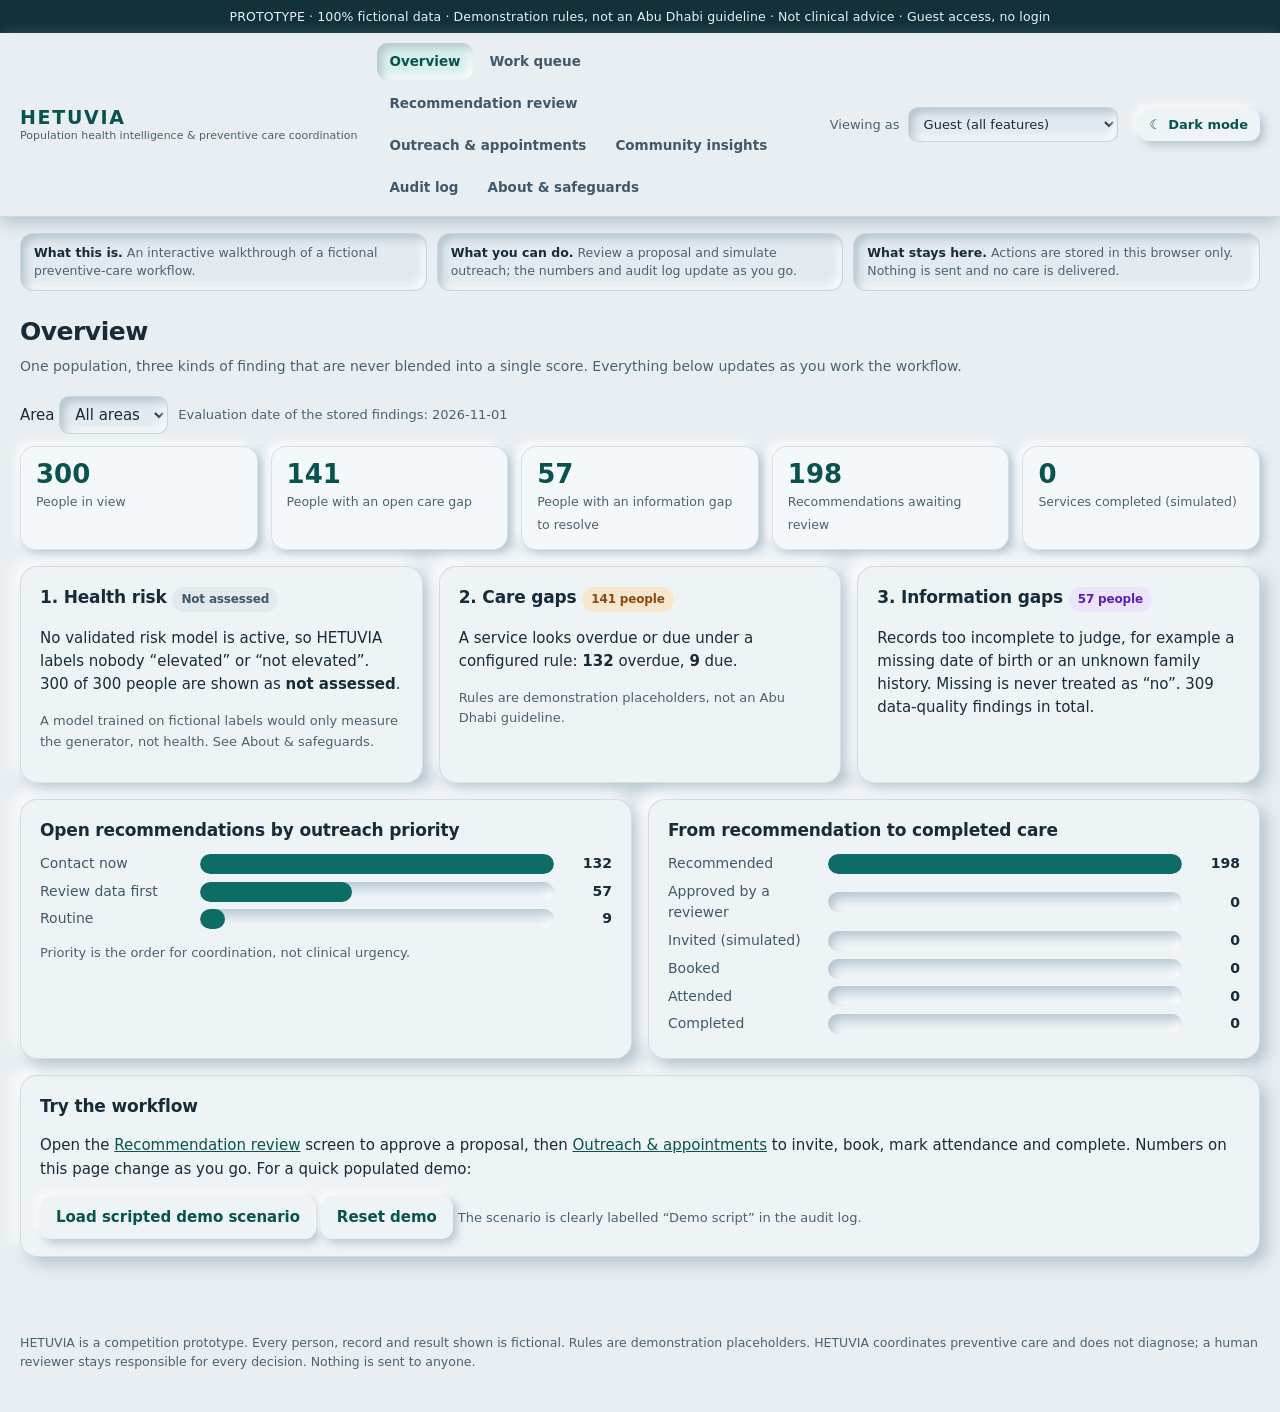
==== commit 533cd12c: "Fix test count to 164 after 164-passed backend suite" ====
--- a/docs/index.html
+++ b/docs/index.html
@@ -4,86 +4,107 @@
 <meta charset="utf-8">
 <meta name="viewport" content="width=device-width, initial-scale=1">
 <title>HETUVIA – Preventive care coordination (prototype)</title>
+<script>(function(){try{var t=localStorage.getItem("hetuvia-theme");if(t!=="light"&&t!=="dark"){t=window.matchMedia("(prefers-color-scheme: dark)").matches?"dark":"light"}document.documentElement.setAttribute("data-theme",t)}catch(e){}})()</script>
 <style>
-:root{--bg:#f3f6f8;--card:#fff;--ink:#1c2b36;--muted:#5b6c79;--line:#dde5ea;--teal:#0f766e;--teal-d:#0b5a54;--teal-s:#dff3f0;
---amber:#92400e;--amber-s:#fef3c7;--violet:#5b21b6;--violet-s:#ede9fe;--green:#166534;--green-s:#dcfce7;--red:#b42318;--red-s:#fee4e2;
---blue:#1d4ed8;--blue-s:#dbeafe;--slate:#475569;--slate-s:#e8edf1}
+:root,:root[data-theme="light"]{color-scheme:light;--bg:#e8eef2;--surface:#eef3f6;--raised-surface:#f4f8fa;--inset-surface:#e2eaf0;
+--ink:#172b38;--muted:#4b6271;--faint:#647987;--line:rgba(124,150,168,.24);--accent:#0d6d66;--accent-d:#09534e;--accent-s:#d8efeb;
+--amber:#8a4b12;--amber-s:#f8e7cf;--violet:#5b21b6;--violet-s:#ece4fb;--green:#176b4a;--green-s:#d9efe4;--red:#a42b22;--red-s:#f8dfdc;
+--blue:#1d4ed8;--blue-s:#dde9fc;--slate:#41586a;--slate-s:#e2e9ef;--shadow-d:rgba(145,165,180,.58);--shadow-l:rgba(255,255,255,.95);
+--raised:7px 7px 15px var(--shadow-d),-7px -7px 15px var(--shadow-l);--raised-sm:4px 4px 9px var(--shadow-d),-4px -4px 9px var(--shadow-l);
+--inset:inset 4px 4px 8px var(--shadow-d),inset -4px -4px 8px var(--shadow-l);--ring:0 0 0 3px rgba(13,109,102,.3);
+--banner-bg:#12313a;--banner-ink:#e6f4f3}
+:root[data-theme="dark"]{color-scheme:dark;--bg:#131c24;--surface:#1b2731;--raised-surface:#202e39;--inset-surface:#16212a;
+--ink:#e9f2f6;--muted:#adc1cd;--faint:#90a7b5;--line:rgba(163,190,207,.18);--accent:#63d9cc;--accent-d:#a3f0e7;--accent-s:#174541;
+--amber:#f0bc79;--amber-s:#42321f;--violet:#c4b5fd;--violet-s:#33285a;--green:#88d8ae;--green-s:#1c4030;--red:#ff9d95;--red-s:#462522;
+--blue:#93c5fd;--blue-s:#1e3554;--slate:#b8cbd6;--slate-s:#263540;--shadow-d:rgba(3,8,12,.68);--shadow-l:rgba(110,140,160,.15);
+--ring:0 0 0 3px rgba(99,217,204,.32);--banner-bg:#0a2429;--banner-ink:#d9f5f0}
 *{box-sizing:border-box}
-body{margin:0;font:15px/1.5 system-ui,-apple-system,"Segoe UI",Roboto,sans-serif;background:var(--bg);color:var(--ink)}
-a{color:var(--teal-d)}
-.banner{background:#102a43;color:#e6f0f7;font-size:12.5px;text-align:center;padding:6px 12px}
-header.top{background:#fff;border-bottom:1px solid var(--line);position:sticky;top:0;z-index:5}
-.top-in{max-width:1220px;margin:0 auto;display:flex;align-items:center;gap:22px;padding:10px 20px;flex-wrap:wrap}
-.brand{font-weight:800;letter-spacing:.09em;color:var(--teal-d);font-size:19px;line-height:1.1}
+html{min-height:100%;background:var(--bg)}
+body{margin:0;min-height:100vh;font:15px/1.55 system-ui,-apple-system,"Segoe UI",Roboto,sans-serif;background:var(--bg);color:var(--ink)}
+:focus-visible{outline:none;box-shadow:var(--ring)}
+a{color:var(--accent-d)}
+.banner{background:var(--banner-bg);color:var(--banner-ink);font-size:12.5px;text-align:center;padding:7px 12px;letter-spacing:.01em}
+header.top{background:var(--bg);border-bottom:1px solid var(--line);position:sticky;top:0;z-index:5;box-shadow:0 6px 16px var(--shadow-d)}
+.top-in{max-width:1280px;margin:0 auto;display:flex;align-items:center;gap:20px;padding:10px 20px;flex-wrap:wrap}
+.brand{font-weight:800;letter-spacing:.09em;color:var(--accent-d);font-size:19px;line-height:1.1}
 .brand small{display:block;font-weight:500;letter-spacing:0;color:var(--muted);font-size:11px;margin-top:2px}
-nav{display:flex;gap:4px;flex-wrap:wrap;flex:1}
-nav a{padding:7px 12px;border-radius:8px;text-decoration:none;color:var(--slate);font-weight:600;font-size:14px}
-nav a:hover{background:var(--slate-s)}
-nav a.on{background:var(--teal-s);color:var(--teal-d)}
+nav{display:flex;gap:5px;flex-wrap:wrap;flex:1}
+nav a{padding:8px 12px;border-radius:11px;text-decoration:none;color:var(--slate);font-weight:650;font-size:13.5px;box-shadow:0 0 0 1px transparent}
+nav a:hover{background:var(--slate-s);transform:translateY(-1px)}
+nav a.on{background:var(--accent-s);color:var(--accent-d);box-shadow:var(--inset)}
 .role{display:flex;align-items:center;gap:8px;font-size:13px;color:var(--muted)}
-select,input[type=text],textarea{font:inherit;padding:7px 10px;border:1px solid #c5d1d9;border-radius:8px;background:#fff;color:var(--ink)}
+.theme-toggle{display:inline-flex;align-items:center;gap:7px;white-space:nowrap}
+.theme-toggle .theme-sun,.theme-toggle .theme-moon,.theme-toggle .theme-label-light,.theme-toggle .theme-label-dark{display:none}
+:root[data-theme="light"] .theme-toggle .theme-moon,:root[data-theme="light"] .theme-toggle .theme-label-light{display:inline}
+:root[data-theme="dark"] .theme-toggle .theme-sun,:root[data-theme="dark"] .theme-toggle .theme-label-dark{display:inline}
+.context-strip{max-width:1280px;margin:16px auto 0;padding:0 20px;display:grid;gap:10px;grid-template-columns:repeat(auto-fit,minmax(250px,1fr))}
+.context-strip div{border:1px solid var(--line);border-radius:13px;padding:10px 13px;background:var(--inset-surface);box-shadow:var(--inset);color:var(--muted);font-size:12.5px;line-height:1.45}
+.context-strip b{color:var(--ink)}
+select,input[type=text],textarea{font:inherit;padding:8px 11px;border:1px solid var(--line);border-radius:10px;background:var(--inset-surface);box-shadow:var(--inset);color:var(--ink)}
 textarea{width:100%;min-height:72px;resize:vertical}
-main{max-width:1220px;margin:0 auto;padding:22px 20px 60px}
-h1{font-size:24px;margin:0 0 4px}
-h2{font-size:17px;margin:0 0 10px}
+main{max-width:1280px;margin:0 auto;padding:22px 20px 60px}
+h1{font-size:25px;margin:0 0 4px;letter-spacing:-.02em}
+h2{font-size:17px;margin:0 0 10px;letter-spacing:-.01em}
 h3{font-size:15px;margin:14px 0 6px}
-.sub{color:var(--muted);margin:0 0 18px}
-.card{background:var(--card);border:1px solid var(--line);border-radius:12px;padding:16px 18px;margin-bottom:16px}
+.sub{color:var(--muted);margin:0 0 18px;font-size:14px}
+.card{background:var(--surface);border:1px solid var(--line);border-radius:17px;padding:17px 19px;margin-bottom:16px;box-shadow:var(--raised)}
 .grid{display:grid;gap:16px}
 .g2{grid-template-columns:repeat(auto-fit,minmax(340px,1fr))}
 .g3{grid-template-columns:repeat(auto-fit,minmax(300px,1fr))}
-.kpis{display:grid;gap:12px;grid-template-columns:repeat(auto-fit,minmax(170px,1fr));margin-bottom:16px}
-.kpi{background:#fff;border:1px solid var(--line);border-radius:12px;padding:12px 14px}
-.kpi b{display:block;font-size:26px;line-height:1.15}
+.kpis{display:grid;gap:13px;grid-template-columns:repeat(auto-fit,minmax(170px,1fr));margin-bottom:16px}
+.kpi{background:var(--raised-surface);border:1px solid var(--line);border-radius:15px;padding:13px 15px;box-shadow:var(--raised-sm)}
+.kpi b{display:block;font-size:26px;line-height:1.15;color:var(--accent-d)}
 .kpi span{color:var(--muted);font-size:12.5px}
-.chip{display:inline-block;padding:2px 9px;border-radius:999px;font-size:12px;font-weight:700;white-space:nowrap}
+.chip{display:inline-block;padding:3px 9px;border-radius:999px;font-size:12px;font-weight:700;white-space:nowrap}
 .chip.amber{background:var(--amber-s);color:var(--amber)}.chip.violet{background:var(--violet-s);color:var(--violet)}
 .chip.slate{background:var(--slate-s);color:var(--slate)}.chip.green{background:var(--green-s);color:var(--green)}
-.chip.red{background:var(--red-s);color:var(--red)}.chip.blue{background:var(--blue-s);color:var(--blue)}.chip.teal{background:var(--teal-s);color:var(--teal-d)}
+.chip.red{background:var(--red-s);color:var(--red)}.chip.blue{background:var(--blue-s);color:var(--blue)}.chip.teal{background:var(--accent-s);color:var(--accent-d)}
 table{border-collapse:collapse;width:100%}
-th,td{text-align:left;padding:8px 10px;border-bottom:1px solid var(--line);vertical-align:top;font-size:14px}
-th{font-size:12px;text-transform:uppercase;letter-spacing:.04em;color:var(--muted);background:#fafcfd}
-tr.clickable{cursor:pointer}tr.clickable:hover td{background:#f5fbfa}
+th,td{text-align:left;padding:9px 11px;border-bottom:1px solid var(--line);vertical-align:top;font-size:14px}
+th{font-size:11px;text-transform:uppercase;letter-spacing:.07em;color:var(--muted)}
+tr.clickable{cursor:pointer}tr.clickable:hover td,tr.clickable:focus td{background:var(--accent-s)}
 table.kv td:first-child{color:var(--muted);width:38%}
 table.kv td{border-bottom:1px dashed var(--line);padding:5px 6px}
 .filters{display:flex;gap:10px;flex-wrap:wrap;align-items:center;margin-bottom:12px}
-.btn{font:inherit;font-weight:700;border:1px solid var(--teal);background:var(--teal);color:#fff;padding:8px 14px;border-radius:9px;cursor:pointer}
-.btn:hover{background:var(--teal-d)}
-.btn.ghost{background:#fff;color:var(--teal-d)}.btn.ghost:hover{background:var(--teal-s)}
-.btn.warn{background:#fff;color:var(--amber);border-color:#d9a441}.btn.danger{background:#fff;color:var(--red);border-color:#e0a09a}
-.btn[disabled]{opacity:.45;cursor:not-allowed}
-.btn.sm{padding:4px 10px;font-size:13px}
+.btn{font:inherit;font-weight:700;border:1px solid transparent;background:var(--accent);color:#fff;padding:9px 15px;border-radius:11px;cursor:pointer;box-shadow:var(--raised-sm);transition:transform 140ms ease,box-shadow 140ms ease,background 140ms ease}
+:root[data-theme="dark"] .btn{color:#08211e}
+.btn:hover{background:var(--accent-d);transform:translateY(-1px)}
+.btn:active{transform:translateY(0);box-shadow:var(--inset)}
+.btn.ghost{background:var(--surface);color:var(--accent-d)}.btn.ghost:hover{background:var(--accent-s)}
+.btn.warn{background:var(--amber-s);color:var(--amber);border-color:var(--line)}.btn.danger{background:var(--red-s);color:var(--red);border-color:var(--line)}
+.btn[disabled]{opacity:.45;cursor:not-allowed;transform:none}
+.btn.sm{padding:5px 11px;font-size:13px}
 .split{display:grid;grid-template-columns:340px 1fr;gap:16px;align-items:start}
 @media(max-width:860px){.split{grid-template-columns:1fr}}
-.list{max-height:640px;overflow:auto}
+.list{max-height:640px;overflow:auto;background:var(--inset-surface);border-radius:13px;box-shadow:var(--inset)}
 .item{padding:10px 12px;border-bottom:1px solid var(--line);cursor:pointer}
-.item:hover{background:#f5fbfa}.item.sel{background:var(--teal-s)}
+.item:hover{background:var(--accent-s)}.item.sel{background:var(--accent-s);box-shadow:var(--inset)}
 .item small{color:var(--muted);display:block}
-.note{background:#f8fafb;border-left:4px solid var(--teal);padding:9px 12px;border-radius:6px;margin:8px 0;font-size:14px}
-.note.warn{border-color:#d9a441;background:#fffaf0}.note.viol{border-color:#8b5cf6;background:#faf7ff}
+.note{background:var(--inset-surface);border-left:4px solid var(--accent);padding:10px 12px;border-radius:9px;margin:8px 0;font-size:14px;box-shadow:var(--inset)}
+.note.warn{border-color:var(--amber);background:var(--amber-s);box-shadow:none}.note.viol{border-color:var(--violet);background:var(--violet-s);box-shadow:none}
 .muted{color:var(--muted)}.small{font-size:13px}
 .bar{display:flex;align-items:center;gap:10px;margin:6px 0;font-size:14px}
 .bar .lab{width:150px;color:var(--slate)}
-.bar .track{flex:1;background:var(--slate-s);border-radius:6px;height:20px;overflow:hidden}
-.bar .fill{height:100%;background:var(--teal);border-radius:6px}
+.bar .track{flex:1;background:var(--inset-surface);border-radius:999px;height:20px;overflow:hidden;box-shadow:var(--inset)}
+.bar .fill{height:100%;background:var(--accent);border-radius:999px}
 .bar .val{width:48px;text-align:right;font-weight:700}
 .steps{display:flex;gap:6px;flex-wrap:wrap;margin:6px 0 14px}
-.step{padding:5px 11px;border-radius:999px;background:var(--slate-s);color:var(--slate);font-size:13px;font-weight:700}
-.step.done{background:var(--green-s);color:var(--green)}.step.now{background:var(--teal);color:#fff}
+.step{padding:5px 11px;border-radius:999px;background:var(--slate-s);color:var(--slate);font-size:13px;font-weight:700;box-shadow:var(--raised-sm)}
+.step.done{background:var(--green-s);color:var(--green)}.step.now{background:var(--accent);color:#fff}
 .tl{border-left:3px solid var(--line);margin-left:6px;padding-left:14px}
 .tl .ev{position:relative;padding:5px 0 8px}
-.tl .ev:before{content:"";position:absolute;left:-21px;top:11px;width:10px;height:10px;border-radius:50%;background:#9db3c0}
-.tl .ev.miss:before{background:#8b5cf6}
+.tl .ev:before{content:"";position:absolute;left:-21px;top:11px;width:10px;height:10px;border-radius:50%;background:var(--slate)}
+.tl .ev.miss:before{background:var(--violet)}
 .tl .d{font-weight:700;font-size:13px;color:var(--slate)}
 .pager{display:flex;gap:10px;align-items:center;margin-top:10px}
 .empty{color:var(--muted);padding:18px;text-align:center}
-pre{background:#f6f8fa;border:1px solid var(--line);padding:10px;border-radius:8px;overflow:auto;font-size:12px;max-height:260px}
-footer{max-width:1220px;margin:0 auto;padding:0 20px 40px;color:var(--muted);font-size:12.5px}
-#toast{position:fixed;bottom:18px;left:50%;transform:translateX(-50%);background:#102a43;color:#fff;padding:10px 16px;border-radius:10px;display:none;z-index:20;max-width:90vw}
-#toast.bad{background:var(--red)}
-.msg{background:#f3f8ff;border:1px dashed #9dbbe8;border-radius:10px;padding:10px 12px;white-space:pre-wrap;font-size:14px}
+pre{background:var(--inset-surface);border:1px solid var(--line);padding:10px;border-radius:10px;overflow:auto;font-size:12px;max-height:260px;box-shadow:var(--inset)}
+footer{max-width:1280px;margin:0 auto;padding:0 20px 40px;color:var(--muted);font-size:12.5px}
+#toast{position:fixed;bottom:18px;left:50%;transform:translateX(-50%);background:var(--banner-bg);color:var(--banner-ink);padding:10px 16px;border-radius:12px;display:none;z-index:20;max-width:90vw;box-shadow:var(--raised)}
+#toast.bad{background:var(--red);color:#fff}
+.msg{background:var(--blue-s);border:1px dashed var(--line);border-radius:11px;padding:10px 12px;white-space:pre-wrap;font-size:14px}
 label.inline{display:flex;gap:8px;align-items:flex-start;margin:8px 0;font-size:14px}
-.slot{display:inline-block;margin:4px 6px 4px 0}
+.slot{display:inline-block;margin:4px 6px 4px 0;padding:7px 9px;border-radius:9px;background:var(--surface);box-shadow:var(--raised-sm)}
 .slot input{margin-right:5px}
 </style>
 </head>
@@ -93,7 +114,15 @@
   <div class="brand">HETUVIA<small>Population health intelligence &amp; preventive care coordination</small></div>
   <nav id="nav"></nav>
   <div class="role"><label for="role">Viewing as</label><select id="role"></select></div>
+  <button type="button" class="btn ghost sm theme-toggle" id="themeToggle" aria-label="Toggle colour theme">
+    <span class="theme-sun" aria-hidden="true">☀</span><span class="theme-moon" aria-hidden="true">☾</span><span class="theme-label-light">Dark mode</span><span class="theme-label-dark">Light mode</span>
+  </button>
 </div></header>
+<div class="context-strip">
+  <div><b>What this is.</b> An interactive walkthrough of a fictional preventive-care workflow.</div>
+  <div><b>What you can do.</b> Review a proposal and simulate outreach; the numbers and audit log update as you go.</div>
+  <div><b>What stays here.</b> Actions are stored in this browser only. Nothing is sent and no care is delivered.</div>
+</div>
 <main id="app"><div class="card">Loading&hellip;</div></main>
 <footer>HETUVIA is a competition prototype. Every person, record and result shown is fictional. Rules are demonstration placeholders. HETUVIA coordinates preventive care and does not diagnose; a human reviewer stays responsible for every decision. Nothing is sent to anyone.</footer>
 <div id="toast"></div>
@@ -104,6 +133,12 @@
 'use strict';
 const D = window.HETUVIA_DATA;
 const app = document.getElementById('app');
+document.getElementById('themeToggle').addEventListener('click', () => {
+  const current = document.documentElement.getAttribute('data-theme') === 'dark' ? 'dark' : 'light';
+  const next = current === 'dark' ? 'light' : 'dark';
+  document.documentElement.setAttribute('data-theme', next);
+  try { localStorage.setItem('hetuvia-theme', next); } catch (e) { /* private browsing */ }
+});
 if (!D) { app.innerHTML = '<div class="card"><h2>Data file not found</h2><p>data.js must sit next to index.html. See the README for the export command.</p></div>'; return; }
 
 /* ---------- constants ---------- */
@@ -558,7 +593,7 @@
     <li><b>Evidence on every finding:</b> rule, version, facts and time.</li>
     <li><b>Small-cell suppression</b> and denominators on group statistics.</li>
     <li><b>No real messages.</b> Invitations are simulated, behind a recorded consent check.</li></ul></div>
-  <div class="card"><h2>How it is built</h2><p>Python engines (data quality, care gaps, pathways) on PostgreSQL, tested by an automated suite of 125 tests, including a check that the data-quality engine finds every gap deliberately planted in the generated population. This page is a read-only export of the engines&rsquo; output for the generated population, with the workflow (review, outreach, attendance) simulated in your browser.</p>
+  <div class="card"><h2>How it is built</h2><p>Python engines (data quality, care gaps, pathways) on PostgreSQL, tested by an automated suite of 164 tests, including a check that the data-quality engine finds every gap deliberately planted in the generated population. This page is a read-only export of the engines&rsquo; output for the generated population, with the workflow (review, outreach, attendance) simulated in your browser.</p>
     <p class="muted small">Export: ${esc(D.meta.generated_at)} &middot; evaluation date ${esc(D.meta.evaluated_on)} &middot; rules ${esc(D.meta.rule_set)}.</p></div>
   <div class="card"><h2>Rules in use (demonstration)</h2>${(D.rules || []).map(r => '<h3>' + esc(r.rule_id) + ' v' + esc(r.version) + '</h3>' + kv([['Service', r.title], ['Eligible ages', r.min_age + ' to ' + r.max_age], ['Interval', r.interval_days + ' days'], ['Due window', r.lead_days + ' days early, ' + r.grace_days + ' days grace'], ['Status', r.status]]) + '<div class="muted small">' + esc(r.source) + '</div>').join('')}</div>
   </div>`;
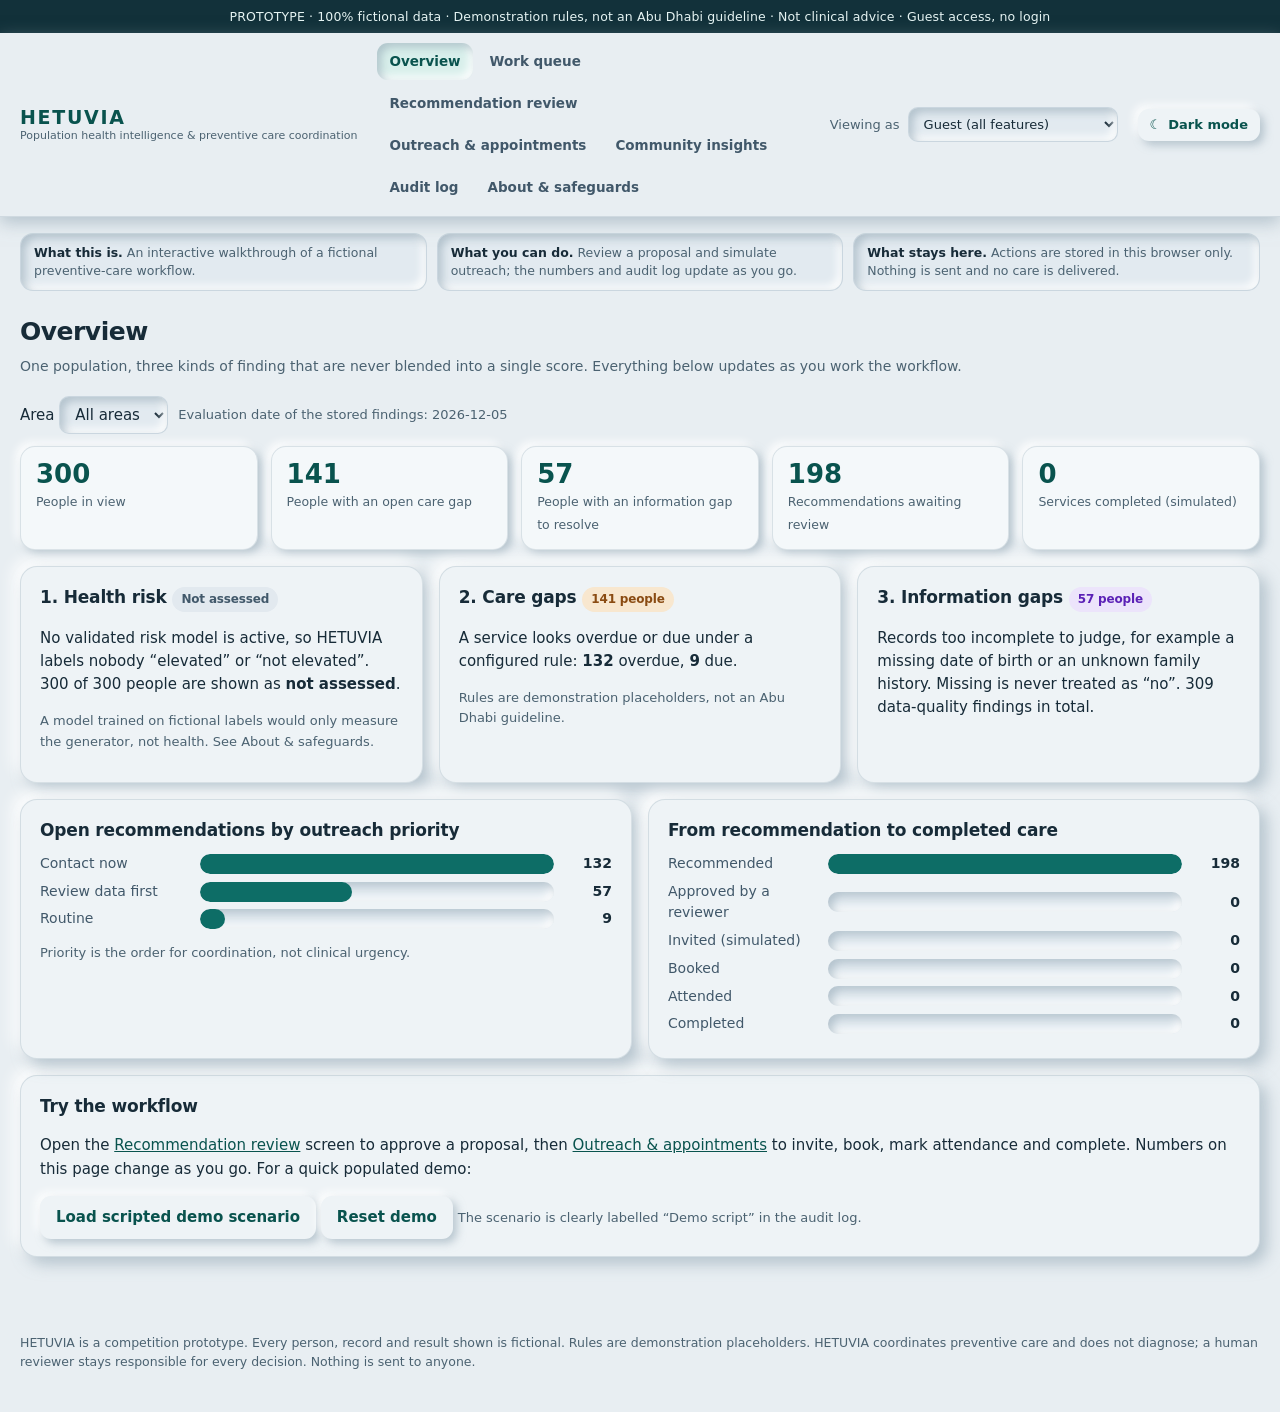
==== commit a0a9e542: "Make due/overdue status live in demo and console" ====
--- a/docs/index.html
+++ b/docs/index.html
@@ -91,6 +91,8 @@
 .steps{display:flex;gap:6px;flex-wrap:wrap;margin:6px 0 14px}
 .step{padding:5px 11px;border-radius:999px;background:var(--slate-s);color:var(--slate);font-size:13px;font-weight:700;box-shadow:var(--raised-sm)}
 .step.done{background:var(--green-s);color:var(--green)}.step.now{background:var(--accent);color:#fff}
+/* dark‑mode contrast fix – white on #63d9cc is ~1.7:1, so darken the text */
+:root[data-theme="dark"] .step.now { color: #08211e; }
 .tl{border-left:3px solid var(--line);margin-left:6px;padding-left:14px}
 .tl .ev{position:relative;padding:5px 0 8px}
 .tl .ev:before{content:"";position:absolute;left:-21px;top:11px;width:10px;height:10px;border-radius:50%;background:var(--slate)}
@@ -102,6 +104,8 @@
 footer{max-width:1280px;margin:0 auto;padding:0 20px 40px;color:var(--muted);font-size:12.5px}
 #toast{position:fixed;bottom:18px;left:50%;transform:translateX(-50%);background:var(--banner-bg);color:var(--banner-ink);padding:10px 16px;border-radius:12px;display:none;z-index:20;max-width:90vw;box-shadow:var(--raised)}
 #toast.bad{background:var(--red);color:#fff}
+/* dark‑mode contrast fix – white on #ff9d95 is ~2:1, so use a darker text */
+:root[data-theme="dark"] #toast.bad { color: #08211e; }
 .msg{background:var(--blue-s);border:1px dashed var(--line);border-radius:11px;padding:10px 12px;white-space:pre-wrap;font-size:14px}
 label.inline{display:flex;gap:8px;align-items:flex-start;margin:8px 0;font-size:14px}
 .slot{display:inline-block;margin:4px 6px 4px 0;padding:7px 9px;border-radius:9px;background:var(--surface);box-shadow:var(--raised-sm)}
@@ -141,6 +145,35 @@
 });
 if (!D) { app.innerHTML = '<div class="card"><h2>Data file not found</h2><p>data.js must sit next to index.html. See the README for the export command.</p></div>'; return; }
 
+/* ---------- keep every date relative to today ---------- */
+const ORIGINAL_EVAL_ISO = D.meta.evaluated_on;
+const ORIGINAL_EVAL = new Date(ORIGINAL_EVAL_ISO + 'T00:00:00Z');
+const TODAY_ISO = new Date().toISOString().slice(0, 10);
+const TODAY_UTC = new Date(TODAY_ISO + 'T00:00:00Z');
+const DATE_SHIFT_DAYS = Math.round((TODAY_UTC - ORIGINAL_EVAL) / 86400000);
+function shiftIsoDate(s) {
+  if (typeof s !== 'string' || !/^\d{4}-\d{2}-\d{2}$/.test(s)) return s;
+  const d = new Date(s + 'T00:00:00Z');
+  d.setUTCDate(d.getUTCDate() + DATE_SHIFT_DAYS);
+  return d.toISOString().slice(0, 10);
+}
+function shiftDates(obj, seen) {
+  if (!obj || typeof obj !== 'object') return;
+  if (seen.has(obj)) return;
+  seen.add(obj);
+  if (Array.isArray(obj)) {
+    for (let i = 0; i < obj.length; i++) shiftDates(obj[i], seen);
+  } else {
+    for (const k in obj) {
+      const v = obj[k];
+      if (typeof v === 'string' && /^\d{4}-\d{2}-\d{2}$/.test(v)) obj[k] = shiftIsoDate(v);
+      else if (v && typeof v === 'object') shiftDates(v, seen);
+    }
+  }
+}
+shiftDates(D, new WeakSet());
+D.meta.evaluated_on = TODAY_ISO;
+
 /* ---------- constants ---------- */
 const EVAL = new Date(D.meta.evaluated_on + 'T00:00:00Z');
 const MIN_CELL = 5, MIN_DENOM = 10, PAGE = 25;
@@ -184,6 +217,15 @@
   if (em < m || (em === m && ed < d)) a--;
   return a;
 }
+function classifyOutcome(dueDate) {
+  if (!dueDate) return 'up_to_date';
+  const today = new Date(TODAY_ISO + 'T00:00:00Z');
+  const due = new Date(String(dueDate).slice(0, 10) + 'T00:00:00Z');
+  const diffDays = (due - today) / 86400000;
+  if (diffDays < 0) return 'overdue';
+  if (diffDays <= 30) return 'due';
+  return 'up_to_date';
+}
 const kv = rows => '<table class="kv">' + rows.map(r => '<tr><td>' + esc(r[0]) + '</td><td>' + (r[2] ? r[1] : esc(r[1] == null ? '\u2014' : r[1])) + '</td></tr>').join('') + '</table>';
 const cell = n => (n > 0 && n < MIN_CELL) ? '<' + MIN_CELL : String(n);
 const rate = (n, d) => d < MIN_DENOM ? 'n/a (n<' + MIN_DENOM + ')' : (n > 0 && n < MIN_CELL) ? 'suppressed' : Math.round(100 * n / d) + '%';
@@ -198,6 +240,7 @@
 const PEOPLE = D.people, BY_ID = {}, RECS = [], REC = {};
 PEOPLE.forEach(p => {
   BY_ID[p.id] = p; p.age = ageOn(p.dob);
+  (p.gaps || []).forEach(g => { const fresh = classifyOutcome(g.due); if (fresh) g.outcome = fresh; });
   p.recs.forEach(r => { r.pid = p.id; RECS.push(r); REC[r.id] = r; });
 });
 const AREAS = Array.from(new Set(PEOPLE.map(p => p.area))).sort();
